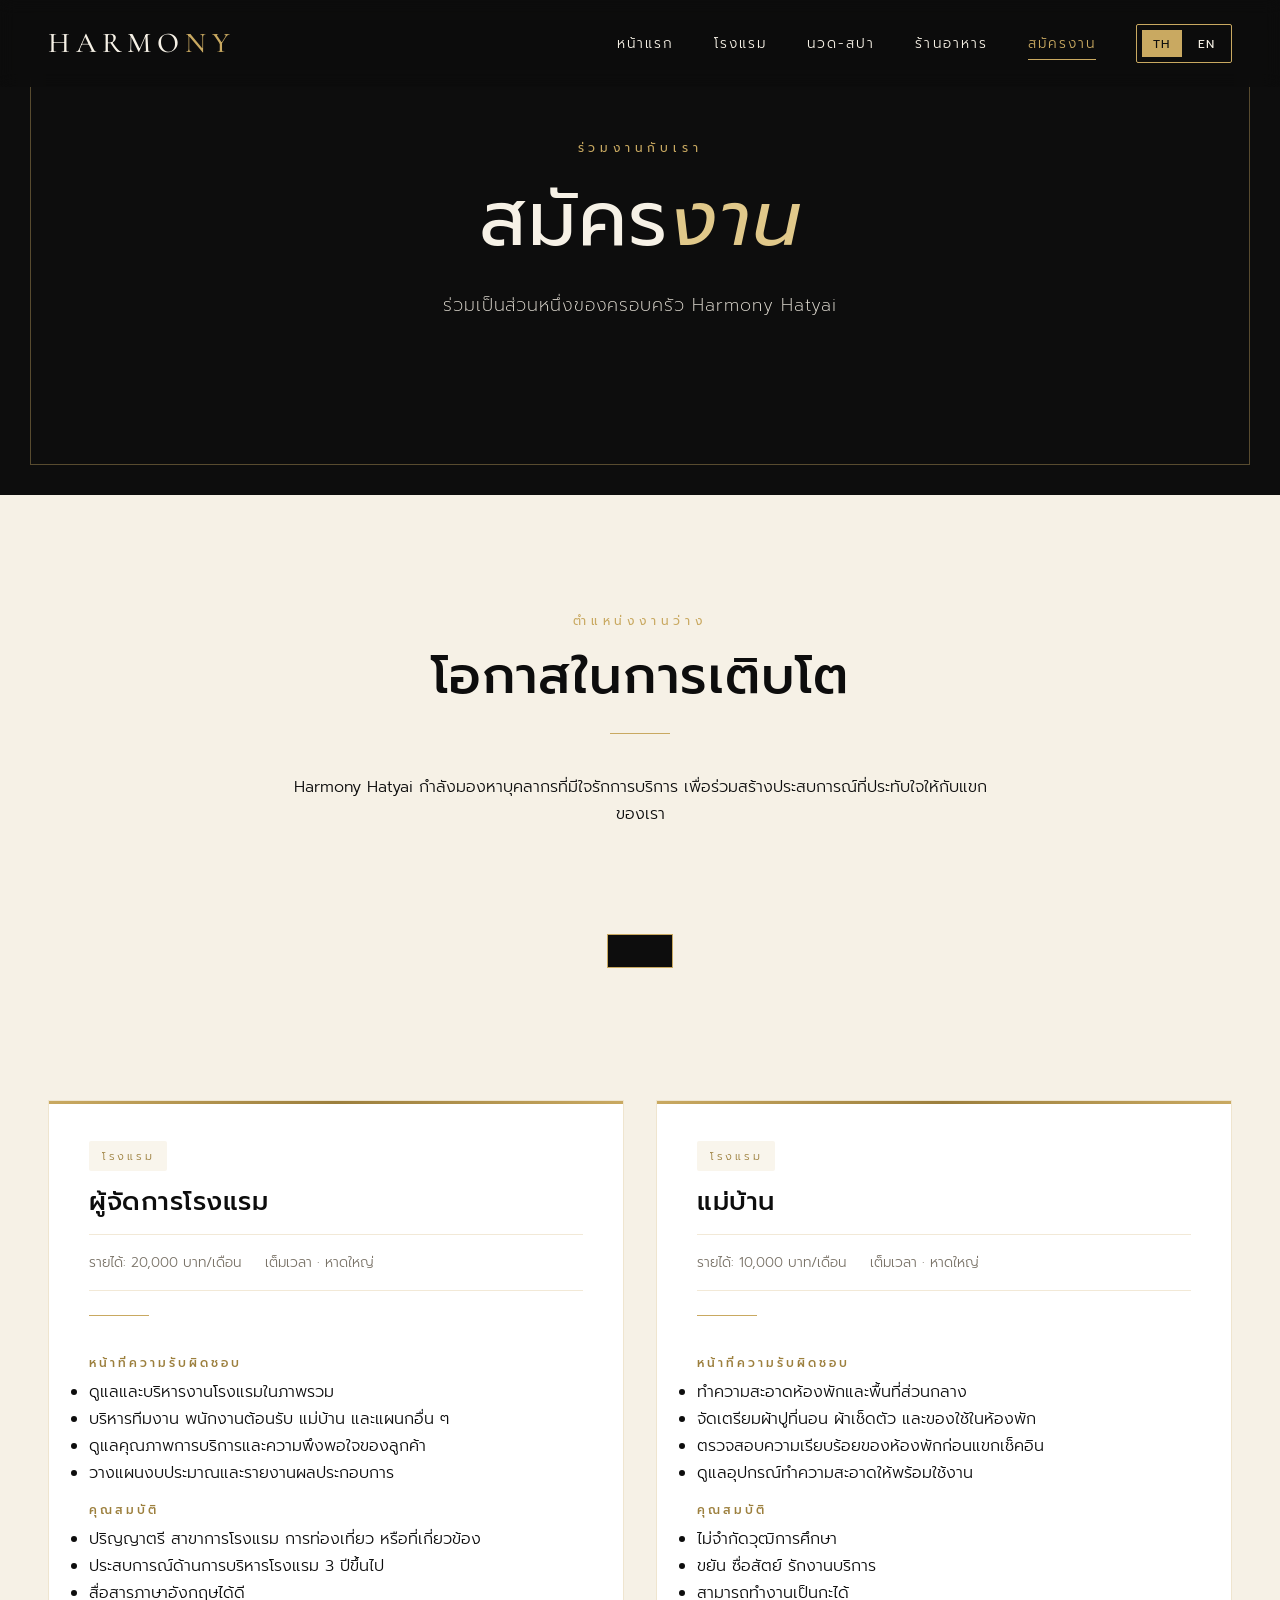
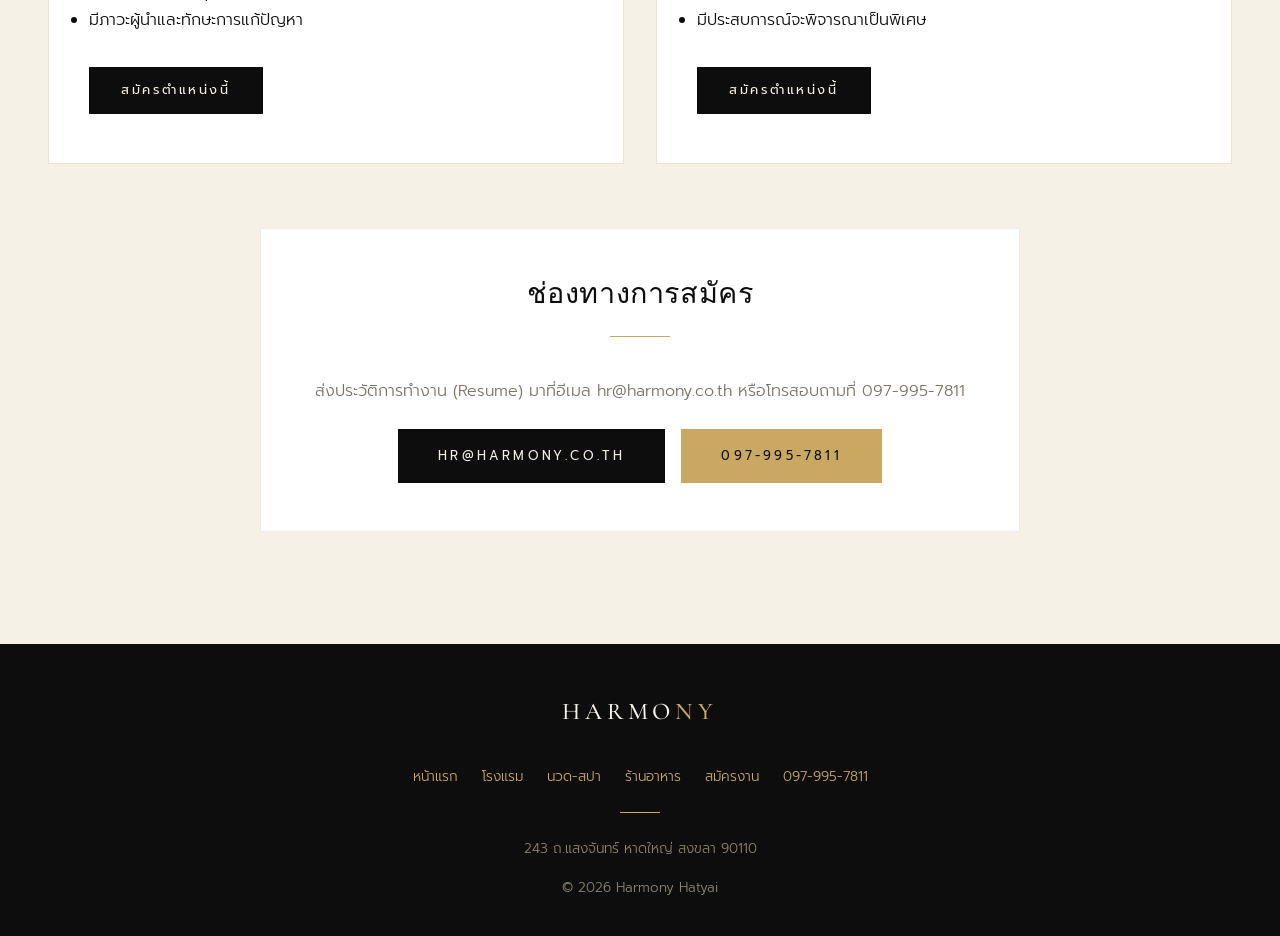
==== careers.html @ 21386c00 "v0.1" ====
<!DOCTYPE html>
<html lang="th">
<head>
<meta charset="UTF-8" />
<meta name="viewport" content="width=device-width, initial-scale=1.0" />
<title>สมัครงาน — Harmony Hatyai</title>
<meta name="description" content="ร่วมงานกับ Harmony Hatyai — โรงแรม สปา ร้านอาหาร ในหาดใหญ่ สงขลา" />

<link rel="preconnect" href="https://fonts.googleapis.com">
<link rel="preconnect" href="https://fonts.gstatic.com" crossorigin>
<link href="https://fonts.googleapis.com/css2?family=Cormorant+Garamond:wght@300;400;500;600;700&family=Prompt:wght@200;300;400;500;600&display=swap" rel="stylesheet">
<link rel="stylesheet" href="styles.css">
</head>
<body>

<nav class="nav" id="nav">
  <a href="index.html" class="logo">HARMO<span>NY</span></a>
  <ul class="nav-menu" id="navMenu">
    <li><a href="index.html" data-th="หน้าแรก" data-en="Home">หน้าแรก</a></li>
    <li><a href="hotel.html" data-th="โรงแรม" data-en="Hotel">โรงแรม</a></li>
    <li><a href="massage.html" data-th="นวด-สปา" data-en="Spa">นวด-สปา</a></li>
    <li><a href="restaurant.html" data-th="ร้านอาหาร" data-en="Dining">ร้านอาหาร</a></li>
    <li><a href="careers.html" class="active" data-th="สมัครงาน" data-en="Careers">สมัครงาน</a></li>
    <li>
      <div class="lang-toggle">
        <button onclick="setLang('th')" id="btnTh" class="active">TH</button>
        <button onclick="setLang('en')" id="btnEn">EN</button>
      </div>
    </li>
  </ul>
  <button class="hamburger" id="hamburger" aria-label="Menu">
    <span></span><span></span><span></span>
  </button>
</nav>

<!-- ===== PAGE HERO ===== -->
<section class="hero page-hero" style="background-image:url('https://images.unsplash.com/photo-1600585154340-be6161a56a0c?auto=format&fit=crop&w=2000&q=80')">
  <div class="hero-content">
    <span class="eyebrow" data-th="ร่วมงานกับเรา" data-en="Join Our Team">ร่วมงานกับเรา</span>
    <h1 data-th="สมัคร<em>งาน</em>" data-en="Join <em>Harmony</em>">สมัคร<em>งาน</em></h1>
    <p data-th="ร่วมเป็นส่วนหนึ่งของครอบครัว Harmony Hatyai" data-en="Be part of the Harmony Hatyai family">ร่วมเป็นส่วนหนึ่งของครอบครัว Harmony Hatyai</p>
  </div>
</section>

<!-- ===== CAREERS INTRO ===== -->
<section class="detail-section">
  <div class="container">
    <div class="center" style="max-width:720px;margin:0 auto;text-align:center;">
      <span class="eyebrow" data-th="ตำแหน่งงานว่าง" data-en="Open Positions">ตำแหน่งงานว่าง</span>
      <h2 data-th="โอกาสในการเติบโต" data-en="Opportunity to Grow">โอกาสในการเติบโต</h2>
      <div class="divider" style="margin-left:auto;margin-right:auto"></div>
      <p data-th="Harmony Hatyai กำลังมองหาบุคลากรที่มีใจรักการบริการ เพื่อร่วมสร้างประสบการณ์ที่ประทับใจให้กับแขกของเรา"
         data-en="Harmony Hatyai is seeking hospitality professionals who share our passion for creating memorable guest experiences.">
        Harmony Hatyai กำลังมองหาบุคลากรที่มีใจรักการบริการ เพื่อร่วมสร้างประสบการณ์ที่ประทับใจให้กับแขกของเรา
      </p>
    </div>
  </div>
</section>

<!-- ===== JOB CARDS ===== -->
<section class="careers">
  <div class="container">
    <div class="careers-grid">

      <!-- Job 1: Hotel Manager -->
      <article class="job-card reveal">
        <span class="job-tag" data-th="โรงแรม" data-en="Hotel">โรงแรม</span>
        <h3 data-th="ผู้จัดการโรงแรม" data-en="Hotel Manager">ผู้จัดการโรงแรม</h3>
        <div class="job-meta">
          <span data-th="รายได้: 20,000 บาท/เดือน" data-en="Income: ฿20,000/month">รายได้: 20,000 บาท/เดือน</span>
          <span data-th="เต็มเวลา · หาดใหญ่" data-en="Full-time · Hat Yai">เต็มเวลา · หาดใหญ่</span>
        </div>
        <div class="divider"></div>

        <div class="job-section">
          <h4 data-th="หน้าที่ความรับผิดชอบ" data-en="Responsibilities">หน้าที่ความรับผิดชอบ</h4>
          <ul>
            <li data-th="ดูแลและบริหารงานโรงแรมในภาพรวม" data-en="Oversee overall hotel operations">ดูแลและบริหารงานโรงแรมในภาพรวม</li>
            <li data-th="บริหารทีมงาน พนักงานต้อนรับ แม่บ้าน และแผนกอื่น ๆ" data-en="Manage front desk, housekeeping, and other teams">บริหารทีมงาน พนักงานต้อนรับ แม่บ้าน และแผนกอื่น ๆ</li>
            <li data-th="ดูแลคุณภาพการบริการและความพึงพอใจของลูกค้า" data-en="Ensure service quality and guest satisfaction">ดูแลคุณภาพการบริการและความพึงพอใจของลูกค้า</li>
            <li data-th="วางแผนงบประมาณและรายงานผลประกอบการ" data-en="Plan budgets and report performance">วางแผนงบประมาณและรายงานผลประกอบการ</li>
          </ul>
        </div>

        <div class="job-section">
          <h4 data-th="คุณสมบัติ" data-en="Qualifications">คุณสมบัติ</h4>
          <ul>
            <li data-th="ปริญญาตรี สาขาการโรงแรม การท่องเที่ยว หรือที่เกี่ยวข้อง" data-en="Bachelor's degree in Hospitality/Tourism or related field">ปริญญาตรี สาขาการโรงแรม การท่องเที่ยว หรือที่เกี่ยวข้อง</li>
            <li data-th="ประสบการณ์ด้านการบริหารโรงแรม 3 ปีขึ้นไป" data-en="3+ years of hotel management experience">ประสบการณ์ด้านการบริหารโรงแรม 3 ปีขึ้นไป</li>
            <li data-th="สื่อสารภาษาอังกฤษได้ดี" data-en="Good command of English">สื่อสารภาษาอังกฤษได้ดี</li>
            <li data-th="มีภาวะผู้นำและทักษะการแก้ปัญหา" data-en="Strong leadership and problem-solving skills">มีภาวะผู้นำและทักษะการแก้ปัญหา</li>
          </ul>
        </div>

        <a href="mailto:hr@harmony.co.th?subject=สมัครงาน%20-%20ผู้จัดการโรงแรม" class="btn btn-gold job-apply" data-th="สมัครตำแหน่งนี้" data-en="Apply Now">สมัครตำแหน่งนี้</a>
      </article>

      <!-- Job 2: Housekeeper -->
      <article class="job-card reveal">
        <span class="job-tag" data-th="โรงแรม" data-en="Hotel">โรงแรม</span>
        <h3 data-th="แม่บ้าน" data-en="Housekeeper">แม่บ้าน</h3>
        <div class="job-meta">
          <span data-th="รายได้: 10,000 บาท/เดือน" data-en="Income: ฿10,000/month">รายได้: 10,000 บาท/เดือน</span>
          <span data-th="เต็มเวลา · หาดใหญ่" data-en="Full-time · Hat Yai">เต็มเวลา · หาดใหญ่</span>
        </div>
        <div class="divider"></div>

        <div class="job-section">
          <h4 data-th="หน้าที่ความรับผิดชอบ" data-en="Responsibilities">หน้าที่ความรับผิดชอบ</h4>
          <ul>
            <li data-th="ทำความสะอาดห้องพักและพื้นที่ส่วนกลาง" data-en="Clean guest rooms and common areas">ทำความสะอาดห้องพักและพื้นที่ส่วนกลาง</li>
            <li data-th="จัดเตรียมผ้าปูที่นอน ผ้าเช็ดตัว และของใช้ในห้องพัก" data-en="Prepare linens, towels, and room amenities">จัดเตรียมผ้าปูที่นอน ผ้าเช็ดตัว และของใช้ในห้องพัก</li>
            <li data-th="ตรวจสอบความเรียบร้อยของห้องพักก่อนแขกเช็คอิน" data-en="Inspect rooms before guest check-in">ตรวจสอบความเรียบร้อยของห้องพักก่อนแขกเช็คอิน</li>
            <li data-th="ดูแลอุปกรณ์ทำความสะอาดให้พร้อมใช้งาน" data-en="Maintain cleaning equipment and supplies">ดูแลอุปกรณ์ทำความสะอาดให้พร้อมใช้งาน</li>
          </ul>
        </div>

        <div class="job-section">
          <h4 data-th="คุณสมบัติ" data-en="Qualifications">คุณสมบัติ</h4>
          <ul>
            <li data-th="ไม่จำกัดวุฒิการศึกษา" data-en="No minimum education required">ไม่จำกัดวุฒิการศึกษา</li>
            <li data-th="ขยัน ซื่อสัตย์ รักงานบริการ" data-en="Diligent, honest, service-minded">ขยัน ซื่อสัตย์ รักงานบริการ</li>
            <li data-th="สามารถทำงานเป็นกะได้" data-en="Able to work in shifts">สามารถทำงานเป็นกะได้</li>
            <li data-th="มีประสบการณ์จะพิจารณาเป็นพิเศษ" data-en="Prior experience is a plus">มีประสบการณ์จะพิจารณาเป็นพิเศษ</li>
          </ul>
        </div>

        <a href="mailto:hr@harmony.co.th?subject=สมัครงาน%20-%20แม่บ้าน" class="btn btn-gold job-apply" data-th="สมัครตำแหน่งนี้" data-en="Apply Now">สมัครตำแหน่งนี้</a>
      </article>

    </div>

    <!-- How to apply -->
    <div class="apply-info reveal">
      <h3 data-th="ช่องทางการสมัคร" data-en="How to Apply">ช่องทางการสมัคร</h3>
      <div class="divider"></div>
      <p data-th="ส่งประวัติการทำงาน (Resume) มาที่อีเมล hr@harmony.co.th หรือโทรสอบถามที่ 097-995-7811"
         data-en="Send your resume to hr@harmony.co.th or call 097-995-7811 for more information.">
        ส่งประวัติการทำงาน (Resume) มาที่อีเมล hr@harmony.co.th หรือโทรสอบถามที่ 097-995-7811
      </p>
      <div class="apply-contacts">
        <a href="mailto:hr@harmony.co.th" class="btn btn-dark">hr@harmony.co.th</a>
        <a href="tel:+66979957811" class="btn btn-gold">097-995-7811</a>
      </div>
    </div>
  </div>
</section>

<!-- ===== FOOTER ===== -->
<footer>
  <a href="index.html" class="logo">HARMO<span style="color:var(--gold)">NY</span></a>
  <div class="footer-quick">
    <a href="index.html" data-th="หน้าแรก" data-en="Home">หน้าแรก</a>
    <a href="hotel.html" data-th="โรงแรม" data-en="Hotel">โรงแรม</a>
    <a href="massage.html" data-th="นวด-สปา" data-en="Spa">นวด-สปา</a>
    <a href="restaurant.html" data-th="ร้านอาหาร" data-en="Dining">ร้านอาหาร</a>
    <a href="careers.html" data-th="สมัครงาน" data-en="Careers">สมัครงาน</a>
    <a href="tel:+66979957811">097-995-7811</a>
  </div>
  <div class="footer-line"></div>
  <p data-th="243 ถ.แสงจันทร์ หาดใหญ่ สงขลา 90110" data-en="243 Sangchan Rd, Hat Yai, Songkhla 90110">243 ถ.แสงจันทร์ หาดใหญ่ สงขลา 90110</p>
  <p style="margin-top:1rem">© 2026 Harmony Hatyai</p>
</footer>

<div class="lightbox" id="lightbox" onclick="closeLightbox()">
  <button class="lightbox-close" onclick="closeLightbox()">✕</button>
  <img id="lightboxImg" src="" alt="" />
</div>
<div class="toast" id="toast"></div>
<script src="script.js"></script>
</body>
</html>
---- styles.css ----
:root{
  --gold:#c9a961;
  --gold-light:#e0c88a;
  --gold-dark:#9c7f3d;
  --ink:#0d0d0d;
  --ink-soft:#1a1a1a;
  --cream:#f6f1e6;
  --cream-dark:#e8dfc9;
  --muted:#7a7368;
  --white:#ffffff;
  --serif:'Cormorant Garamond', 'Prompt', serif;
  --sans:'Prompt', 'Inter', system-ui, sans-serif;
  --shadow: 0 20px 60px rgba(0,0,0,.18);
  --radius: 4px;
}

*{box-sizing:border-box;margin:0;padding:0}
html{scroll-behavior:smooth}
body{
  font-family:var(--sans);
  font-weight:300;
  color:var(--ink);
  background:var(--cream);
  line-height:1.7;
  overflow-x:hidden;
}

/* ==== Typography ==== */
h1,h2,h3,h4{font-family:var(--serif);font-weight:500;letter-spacing:.02em;line-height:1.2}
h1{font-size:clamp(2.5rem,6vw,5rem)}
h2{font-size:clamp(2rem,4vw,3.5rem)}
h3{font-size:clamp(1.4rem,2.2vw,1.9rem)}
.eyebrow{
  font-family:var(--sans);
  font-size:.75rem;
  font-weight:400;
  letter-spacing:.4em;
  text-transform:uppercase;
  color:var(--gold);
  margin-bottom:1rem;
  display:inline-block;
}
.divider{
  width:60px;height:1px;background:var(--gold);margin:1.5rem auto;
}
section .divider{margin:1.5rem 0 2.5rem}
.center .divider{margin:1.5rem auto 2.5rem}

/* ==== Navigation ==== */
.nav{
  position:fixed;top:0;left:0;right:0;z-index:100;
  padding:1.2rem 3rem;
  display:flex;align-items:center;justify-content:space-between;
  transition:all .4s ease;
  background:rgba(13,13,13,.92);
  backdrop-filter:blur(8px);
}
.nav.scrolled{
  background:rgba(13,13,13,.98);
  padding:.8rem 3rem;
  box-shadow:0 2px 30px rgba(0,0,0,.3);
}
/* Transparent nav only on home hero */
body.home .nav{background:transparent;backdrop-filter:none}
body.home .nav.scrolled{
  background:rgba(13,13,13,.95);
  backdrop-filter:blur(12px);
}
.logo{
  font-family:var(--serif);
  font-size:1.8rem;
  font-weight:500;
  color:var(--cream);
  letter-spacing:.2em;
  text-decoration:none;
}
.logo span{color:var(--gold)}
.nav-menu{
  display:flex;gap:2.5rem;list-style:none;align-items:center;
}
.nav-menu a{
  color:var(--cream);
  text-decoration:none;
  font-size:.85rem;
  letter-spacing:.15em;
  text-transform:uppercase;
  font-weight:300;
  transition:color .3s;
  position:relative;
}
.nav-menu a::after{
  content:'';position:absolute;bottom:-6px;left:0;
  width:0;height:1px;background:var(--gold);transition:width .3s;
}
.nav-menu a:hover,
.nav-menu a.active{color:var(--gold)}
.nav-menu a:hover::after,
.nav-menu a.active::after{width:100%}

.lang-toggle{
  display:flex;gap:.3rem;align-items:center;
  border:1px solid var(--gold);
  padding:.3rem;border-radius:2px;
}
.lang-toggle button{
  background:none;border:none;color:var(--cream);
  padding:.3rem .7rem;font-size:.75rem;cursor:pointer;
  font-family:var(--sans);letter-spacing:.1em;
  transition:all .3s;
}
.lang-toggle button.active{background:var(--gold);color:var(--ink)}

.hamburger{
  display:none;background:none;border:none;cursor:pointer;
  width:30px;height:22px;position:relative;
}
.hamburger span{
  display:block;position:absolute;left:0;width:100%;height:1px;
  background:var(--cream);transition:all .3s;
}
.hamburger span:nth-child(1){top:0}
.hamburger span:nth-child(2){top:50%}
.hamburger span:nth-child(3){bottom:0}

/* ==== Hero ==== */
.hero{
  position:relative;height:100vh;min-height:700px;
  background-color:var(--ink);
  background-size:cover;background-position:center;
  display:flex;align-items:center;justify-content:center;
  text-align:center;color:var(--cream);
  overflow:hidden;
}
.hero::after{
  content:'';position:absolute;inset:0;
  background:linear-gradient(rgba(13,13,13,.55),rgba(13,13,13,.75));
  z-index:1;
}
.hero::before{
  content:'';position:absolute;inset:30px;
  border:1px solid rgba(201,169,97,.4);pointer-events:none;
  z-index:2;
}
.hero-content{max-width:900px;padding:0 2rem;z-index:3;position:relative;animation:fadeUp 1.4s ease both}
.hero h1{
  color:var(--cream);margin-bottom:1.5rem;
  font-weight:400;
}
.hero h1 em{font-style:italic;color:var(--gold-light)}
.hero p{
  font-size:1.1rem;font-weight:200;
  letter-spacing:.05em;opacity:.9;max-width:600px;margin:0 auto 2.5rem;
}
.hero-badges{
  display:flex;gap:3rem;justify-content:center;flex-wrap:wrap;
  margin-top:3rem;
}
.hero-badge{
  font-family:var(--serif);font-style:italic;
  font-size:1.15rem;color:var(--gold-light);
  letter-spacing:.1em;
}
.hero-badge::before{content:'✦ ';color:var(--gold)}

/* Page hero (smaller) */
.page-hero{height:55vh;min-height:420px}
.page-hero .hero-content{max-width:800px}

@keyframes fadeUp{
  from{opacity:0;transform:translateY(40px)}
  to{opacity:1;transform:translateY(0)}
}

.scroll-hint{
  position:absolute;bottom:2.5rem;left:50%;transform:translateX(-50%);
  color:var(--cream);font-size:.7rem;letter-spacing:.3em;text-transform:uppercase;
  opacity:.7;z-index:3;
}
.scroll-hint::after{
  content:'';display:block;width:1px;height:30px;background:var(--gold);
  margin:.8rem auto 0;animation:scrollPulse 2s infinite;
}
@keyframes scrollPulse{
  0%,100%{transform:scaleY(1);opacity:.7}
  50%{transform:scaleY(.5);opacity:1}
}

/* ==== Buttons ==== */
.btn{
  display:inline-block;padding:1rem 2.5rem;
  font-family:var(--sans);font-size:.8rem;font-weight:400;
  letter-spacing:.25em;text-transform:uppercase;
  text-decoration:none;cursor:pointer;border:none;
  transition:all .4s;position:relative;overflow:hidden;
}
.btn-gold{background:var(--gold);color:var(--ink)}
.btn-gold:hover{background:var(--gold-dark);color:var(--cream)}
.btn-outline{
  background:transparent;color:var(--cream);
  border:1px solid var(--gold);
}
.btn-outline:hover{background:var(--gold);color:var(--ink)}
.btn-dark{background:var(--ink);color:var(--cream)}
.btn-dark:hover{background:var(--gold);color:var(--ink)}

/* ==== Sections ==== */
section{padding:6rem 3rem;position:relative}
.container{max-width:1200px;margin:0 auto}
.center{text-align:center}

/* About */
.about{background:var(--cream)}
.about-grid{
  display:grid;grid-template-columns:1fr 1fr;gap:5rem;align-items:center;
}
.about-image{
  position:relative;height:500px;
  background:url('https://images.unsplash.com/photo-1540541338287-41700207dee6?auto=format&fit=crop&w=1000&q=80') center/cover;
  box-shadow:var(--shadow);
}
.about-image::before{
  content:'';position:absolute;top:-20px;left:-20px;right:20px;bottom:20px;
  border:1px solid var(--gold);z-index:-1;
}
.about-text h2{margin-bottom:1rem}
.about-text p{color:var(--muted);margin-bottom:1.2rem;font-size:1.05rem}
.about-stats{
  display:flex;gap:3rem;margin-top:2.5rem;
}
.stat-num{
  font-family:var(--serif);font-size:2.8rem;color:var(--gold);font-weight:500;
  line-height:1;
}
.stat-label{font-size:.75rem;letter-spacing:.2em;text-transform:uppercase;color:var(--muted);margin-top:.3rem}

/* Services / 3 Businesses */
.services{background:var(--ink);color:var(--cream)}
.services h2{color:var(--cream)}
.services-grid{
  display:grid;grid-template-columns:repeat(3,1fr);gap:2rem;margin-top:3rem;
}
.service-card{
  background:var(--ink-soft);
  border:1px solid rgba(201,169,97,.2);
  overflow:hidden;position:relative;
  transition:transform .5s, border-color .5s;
  text-decoration:none;color:inherit;display:block;
}
.service-card:hover{transform:translateY(-10px);border-color:var(--gold)}
.service-img{
  height:260px;background-size:cover;background-position:center;
  position:relative;
}
.service-img::after{
  content:'';position:absolute;inset:0;
  background:linear-gradient(to bottom, transparent 60%, rgba(13,13,13,.8));
}
.service-body{padding:2.5rem 2rem}
.service-body h3{color:var(--gold-light);margin-bottom:.8rem}
.service-body p{color:#b8b0a0;font-size:.95rem;margin-bottom:1.5rem;min-height:84px}
.service-link{
  color:var(--gold);text-decoration:none;font-size:.8rem;
  letter-spacing:.2em;text-transform:uppercase;
  border-bottom:1px solid var(--gold);padding-bottom:3px;
  transition:all .3s;
  display:inline-block;
}
.service-card:hover .service-link{color:var(--gold-light);letter-spacing:.3em}

/* Detail sections */
.detail-section{padding:7rem 3rem}
.detail-section.dark{background:var(--ink);color:var(--cream)}
.detail-section.dark h2{color:var(--cream)}
.detail-section.dark p{color:#b8b0a0}
.detail-grid{
  display:grid;grid-template-columns:1fr 1fr;gap:5rem;align-items:center;
}
.detail-grid.reverse{direction:rtl}
.detail-grid.reverse > *{direction:ltr}
.detail-img{
  height:520px;background-size:cover;background-position:center;
  box-shadow:var(--shadow);position:relative;
}
.detail-text h2{margin-bottom:1rem}
.features-list{list-style:none;margin:1.5rem 0}
.features-list li{
  padding:.6rem 0;padding-left:2rem;position:relative;
  border-bottom:1px dashed rgba(201,169,97,.25);
  font-size:.95rem;
}
.features-list li::before{
  content:'✦';position:absolute;left:0;color:var(--gold);
}

/* Menu (Restaurant) */
.menu-grid{
  display:grid;grid-template-columns:1fr 1fr;gap:3rem 4rem;margin-top:3rem;
}
.menu-category h3{
  color:var(--gold);margin-bottom:1.5rem;padding-bottom:.6rem;
  border-bottom:1px solid rgba(201,169,97,.3);font-style:italic;
}
.menu-item{
  display:flex;justify-content:space-between;gap:1rem;align-items:baseline;
  padding:.8rem 0;border-bottom:1px dotted rgba(201,169,97,.15);
}
.menu-item-name{font-weight:400;font-size:1rem}
.menu-item-desc{font-size:.8rem;color:#9a9287;font-weight:300;margin-top:.2rem}
.menu-item-price{
  color:var(--gold);font-family:var(--serif);font-size:1.2rem;
  font-weight:500;white-space:nowrap;
}
.menu-item-main{flex:1}

/* Set Menu Cards */
.sets-wrap{
  display:grid;grid-template-columns:1fr 1fr;gap:2.5rem;margin-top:3rem;
}
.set-card{
  background:var(--cream);
  border:1px solid rgba(201,169,97,.4);
  padding:0;overflow:hidden;
  display:flex;flex-direction:column;
  box-shadow:var(--shadow);
  position:relative;
  transition:transform .4s, box-shadow .4s;
}
.set-card:hover{transform:translateY(-6px);box-shadow:0 30px 80px rgba(0,0,0,.25)}
.set-badge{
  position:absolute;top:0;right:0;
  background:linear-gradient(135deg,#d9534f,#b73530);color:#fff;
  padding:1.5rem 2rem 2rem;
  font-family:var(--serif);font-size:2.2rem;font-weight:600;
  clip-path:polygon(0 0, 100% 0, 100% 100%, 20% 100%);
  padding-left:3.5rem;letter-spacing:.02em;
}
.set-header{
  background:var(--ink);color:var(--cream);
  padding:2rem 2rem 1.5rem;
  border-bottom:2px solid var(--gold);
}
.set-header .set-label{
  font-size:.75rem;letter-spacing:.3em;text-transform:uppercase;
  color:var(--gold);margin-bottom:.5rem;display:block;
}
.set-header h3{color:var(--cream);font-style:normal;border:none;padding:0;margin:0;font-size:1.5rem}
.set-header .set-serves{
  font-size:.8rem;color:#b8b0a0;margin-top:.4rem;font-style:italic;
}
.set-items{padding:1.8rem 2rem;flex:1}
.set-items li{
  list-style:none;padding:.7rem 0;padding-left:1.8rem;position:relative;
  border-bottom:1px dotted rgba(156,127,61,.25);
  font-size:.95rem;color:var(--ink);
}
.set-items li:last-child{border-bottom:none}
.set-items li::before{
  content:'✦';position:absolute;left:0;color:var(--gold-dark);
}
.set-items .item-en{
  display:block;font-size:.78rem;color:var(--muted);
  font-style:italic;margin-top:.1rem;
}

.menu-notes{
  margin-top:2.5rem;padding:1.2rem 1.5rem;
  background:rgba(201,169,97,.08);
  border-left:3px solid var(--gold);
  text-align:left;font-size:.9rem;color:var(--muted);
}

/* Careers / Jobs */
.careers{background:var(--cream);padding:7rem 3rem}
.careers-grid{
  display:grid;grid-template-columns:1fr 1fr;gap:2rem;margin-top:3rem;
}
.job-card{
  background:#fff;
  border:1px solid rgba(201,169,97,.3);
  padding:2.5rem;text-align:left;
  position:relative;overflow:hidden;
  transition:transform .4s, box-shadow .4s;
}
.job-card::before{
  content:'';position:absolute;top:0;left:0;right:0;height:3px;
  background:linear-gradient(90deg,var(--gold),var(--gold-dark),var(--gold));
}
.job-card:hover{
  transform:translateY(-8px);
  box-shadow:0 30px 70px rgba(0,0,0,.15);
}
.job-tag{
  display:inline-block;
  font-size:.7rem;letter-spacing:.25em;text-transform:uppercase;
  color:var(--gold-dark);background:rgba(201,169,97,.12);
  padding:.35rem .8rem;border-radius:2px;margin-bottom:1rem;
}
.job-card h3{color:var(--ink);margin-bottom:.5rem;font-size:1.6rem}
.job-dept{
  font-size:.85rem;color:var(--muted);font-style:italic;margin-bottom:1.2rem;
}
.job-section{margin-bottom:1rem}
.job-section h4{
  font-family:var(--sans);font-size:.75rem;letter-spacing:.25em;
  text-transform:uppercase;color:var(--gold-dark);
  font-weight:500;margin-bottom:.5rem;
}
.job-list{list-style:none;margin:0;padding:0}
.job-list li{
  padding:.3rem 0;padding-left:1.3rem;position:relative;
  font-size:.92rem;color:#4a4a4a;line-height:1.55;
}
.job-list li::before{
  content:'◆';position:absolute;left:0;top:.3rem;font-size:.6rem;color:var(--gold);
}
.job-meta{
  display:flex;gap:1.5rem;padding:1rem 0;margin:1rem 0;
  border-top:1px solid rgba(201,169,97,.25);
  border-bottom:1px solid rgba(201,169,97,.25);
  font-size:.85rem;color:var(--muted);flex-wrap:wrap;
}
.job-meta span{display:inline-flex;align-items:center;gap:.4rem}
.job-meta strong{color:var(--ink);font-weight:500}
.job-apply{
  display:inline-block;margin-top:1rem;
  padding:.8rem 2rem;background:var(--ink);color:var(--cream);
  text-decoration:none;font-size:.8rem;letter-spacing:.2em;
  text-transform:uppercase;transition:all .3s;
}
.job-apply:hover{background:var(--gold);color:var(--ink)}

/* Apply info block (careers page) */
.apply-info{
  max-width:760px;margin:4rem auto 0;text-align:center;
  padding:3rem 2rem;background:#fff;
  border:1px solid rgba(13,13,13,.08);
}
.apply-info h3{
  font-family:'Cormorant Garamond',serif;font-weight:400;
  font-size:1.8rem;color:var(--ink);margin-bottom:.5rem;
}
.apply-info .divider{margin-left:auto;margin-right:auto}
.apply-info p{color:var(--muted);margin-bottom:1.5rem;line-height:1.8}
.apply-contacts{
  display:flex;gap:1rem;justify-content:center;flex-wrap:wrap;
}

/* Gallery */
.gallery{background:var(--cream)}
.gallery-grid{
  display:grid;grid-template-columns:repeat(4,1fr);gap:.8rem;margin-top:3rem;
}
.gallery-item{
  position:relative;overflow:hidden;aspect-ratio:1;cursor:pointer;
  background-size:cover;background-position:center;
  transition:all .5s;
}
.gallery-item:nth-child(1){grid-column:span 2;grid-row:span 2}
.gallery-item::after{
  content:'';position:absolute;inset:0;
  background:linear-gradient(135deg,rgba(13,13,13,.3),rgba(201,169,97,.2));
  opacity:0;transition:opacity .4s;
}
.gallery-item:hover{transform:scale(1.02)}
.gallery-item:hover::after{opacity:1}

/* Lightbox */
.lightbox{
  display:none;position:fixed;inset:0;z-index:200;
  background:rgba(13,13,13,.95);
  align-items:center;justify-content:center;padding:2rem;
  cursor:pointer;
}
.lightbox.active{display:flex}
.lightbox img{max-width:90%;max-height:90vh;box-shadow:var(--shadow)}
.lightbox-close{
  position:absolute;top:2rem;right:2rem;color:var(--gold);
  font-size:2rem;background:none;border:none;cursor:pointer;
  font-family:var(--serif);
}

/* Booking Form */
.booking{
  background:
    linear-gradient(rgba(13,13,13,.85),rgba(13,13,13,.9)),
    url('https://images.unsplash.com/photo-1519741497674-611481863552?auto=format&fit=crop&w=2000&q=80') center/cover fixed;
  color:var(--cream);padding:8rem 3rem;
}
.booking h2{color:var(--cream)}
.booking-wrap{max-width:900px;margin:0 auto}
.booking-form{
  background:rgba(26,26,26,.7);
  border:1px solid rgba(201,169,97,.3);
  padding:3rem;margin-top:3rem;
  backdrop-filter:blur(10px);
}
.form-row{
  display:grid;grid-template-columns:1fr 1fr;gap:1.5rem;margin-bottom:1.2rem;
}
.form-field{display:flex;flex-direction:column}
.form-field label{
  font-size:.7rem;letter-spacing:.25em;text-transform:uppercase;
  color:var(--gold);margin-bottom:.5rem;
}
.form-field input,
.form-field select,
.form-field textarea{
  background:transparent;border:none;border-bottom:1px solid rgba(201,169,97,.4);
  color:var(--cream);padding:.7rem 0;font-family:var(--sans);font-size:.95rem;
  transition:border-color .3s;
}
.form-field input:focus,
.form-field select:focus,
.form-field textarea:focus{outline:none;border-bottom-color:var(--gold)}
.form-field select{cursor:pointer}
.form-field select option{background:var(--ink);color:var(--cream)}
.form-field.full{grid-column:1/-1}
.form-submit{text-align:center;margin-top:2rem}

/* Footer */
footer{
  background:var(--ink);color:#8a8272;text-align:center;
  padding:3rem 2rem 2rem;font-size:.85rem;
}
footer .logo{display:inline-block;margin-bottom:1rem;font-size:1.5rem}
footer p{margin:.3rem 0}
.footer-line{
  width:40px;height:1px;background:var(--gold);margin:1.5rem auto;
}
.footer-quick{
  display:flex;gap:1.5rem;justify-content:center;flex-wrap:wrap;
  margin:1rem 0 .5rem;
}
.footer-quick a{color:var(--gold);text-decoration:none;font-size:.85rem}
.footer-quick a:hover{color:var(--gold-light)}

/* Toast */
.toast{
  position:fixed;bottom:2rem;left:50%;transform:translateX(-50%) translateY(100px);
  background:var(--ink);color:var(--gold);padding:1rem 2rem;
  border:1px solid var(--gold);z-index:300;
  font-size:.85rem;letter-spacing:.15em;text-transform:uppercase;
  transition:transform .4s;
}
.toast.show{transform:translateX(-50%) translateY(0)}

/* Reveal on scroll */
.reveal{opacity:0;transform:translateY(30px);transition:all 1s ease}
.reveal.visible{opacity:1;transform:translateY(0)}

/* ==== Responsive ==== */
@media (max-width: 900px){
  .nav{padding:1rem 1.5rem}
  .nav.scrolled{padding:.7rem 1.5rem}
  .nav-menu{
    position:fixed;top:0;right:-100%;width:70%;height:100vh;
    background:var(--ink);flex-direction:column;padding:5rem 2rem;
    transition:right .4s;gap:1.5rem;
  }
  .nav-menu.open{right:0}
  .hamburger{display:block;z-index:110}
  section{padding:4rem 1.5rem}
  .about-grid,.detail-grid{grid-template-columns:1fr;gap:2.5rem}
  .about-image,.detail-img{height:380px}
  .detail-grid.reverse{direction:ltr}
  .services-grid{grid-template-columns:1fr}
  .menu-grid{grid-template-columns:1fr;gap:2rem}
  .sets-wrap{grid-template-columns:1fr;gap:1.5rem}
  .set-badge{font-size:1.6rem;padding:1rem 1.5rem 1.5rem 2.5rem}
  .careers{padding:4rem 1.5rem}
  .careers-grid{grid-template-columns:1fr;gap:1.5rem}
  .job-card{padding:1.8rem}
  .job-meta{gap:.8rem;flex-direction:column}
  .gallery-grid{grid-template-columns:repeat(2,1fr)}
  .gallery-item:nth-child(1){grid-column:span 2;grid-row:span 1}
  .form-row{grid-template-columns:1fr}
  .about-stats{gap:1.5rem;flex-wrap:wrap}
  .booking{padding:5rem 1.5rem}
  .booking-form{padding:2rem 1.5rem}
  .hero-badges{gap:1.5rem}
}
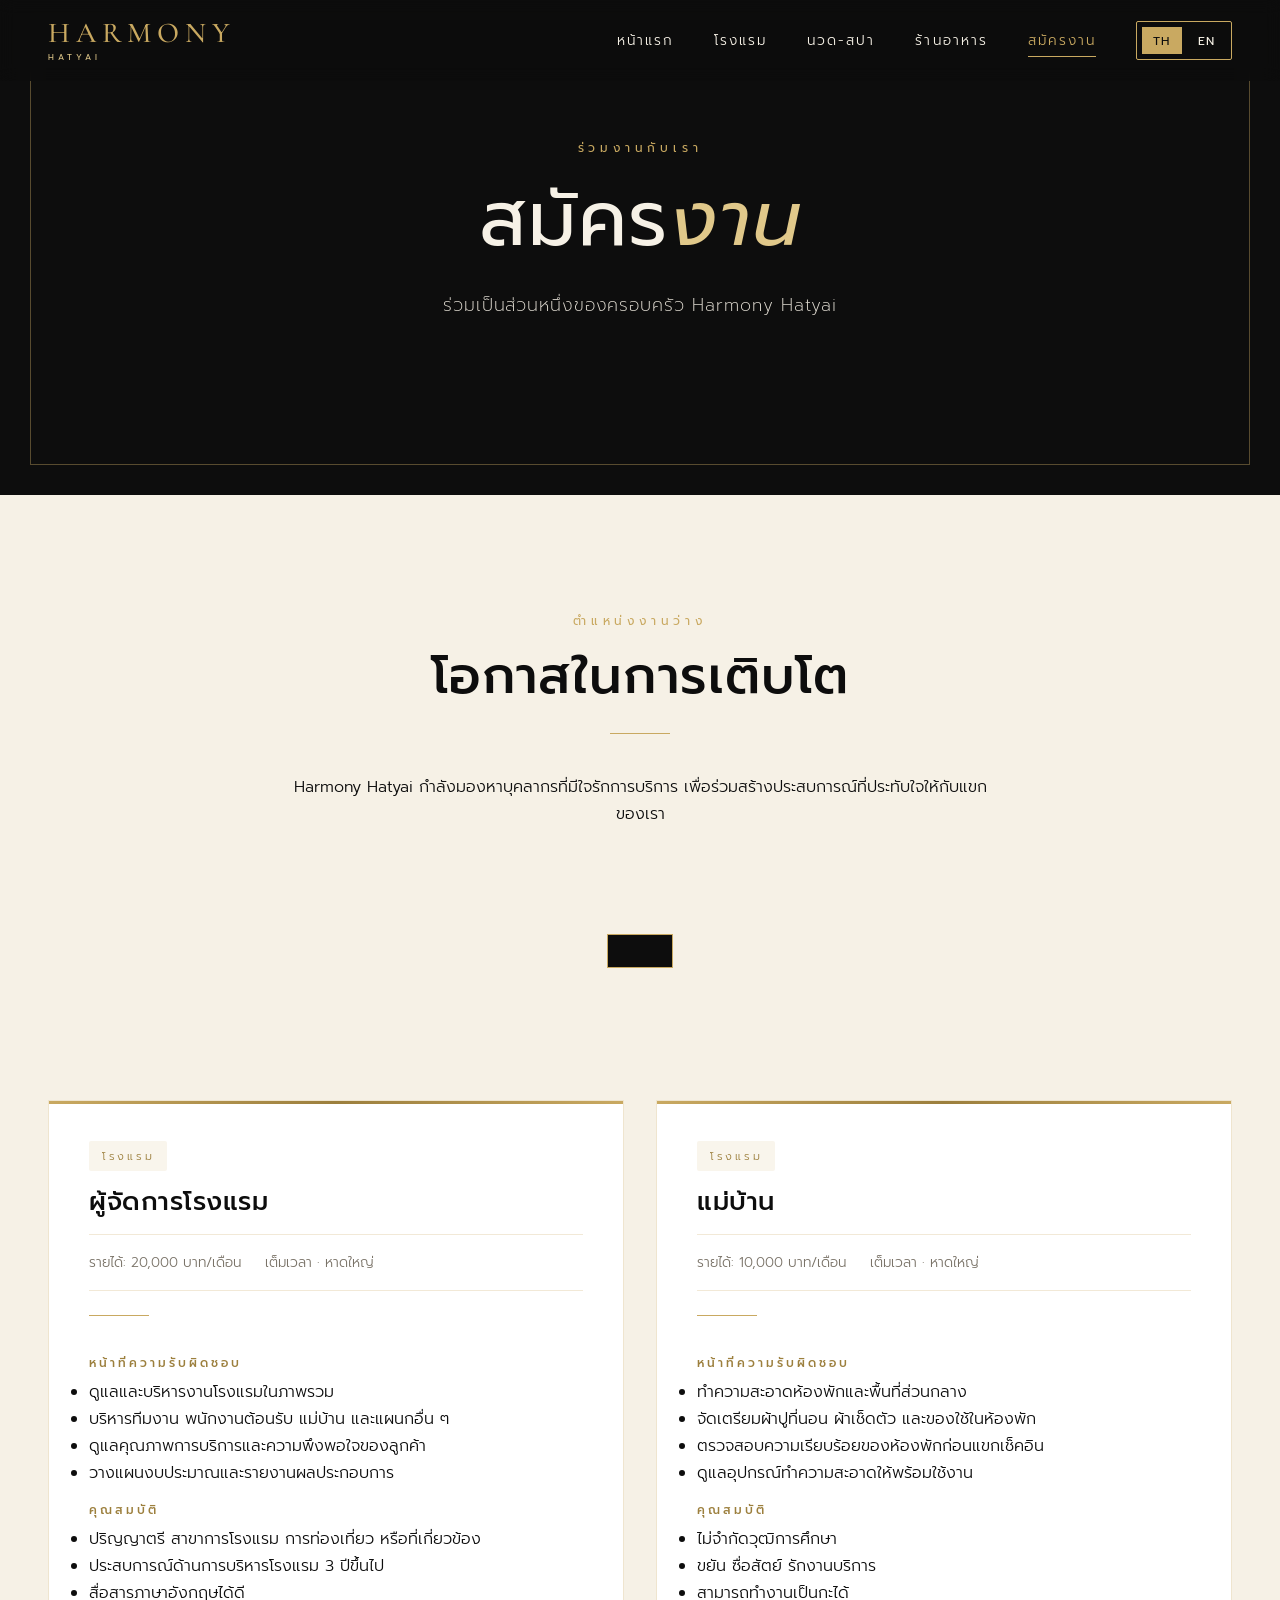
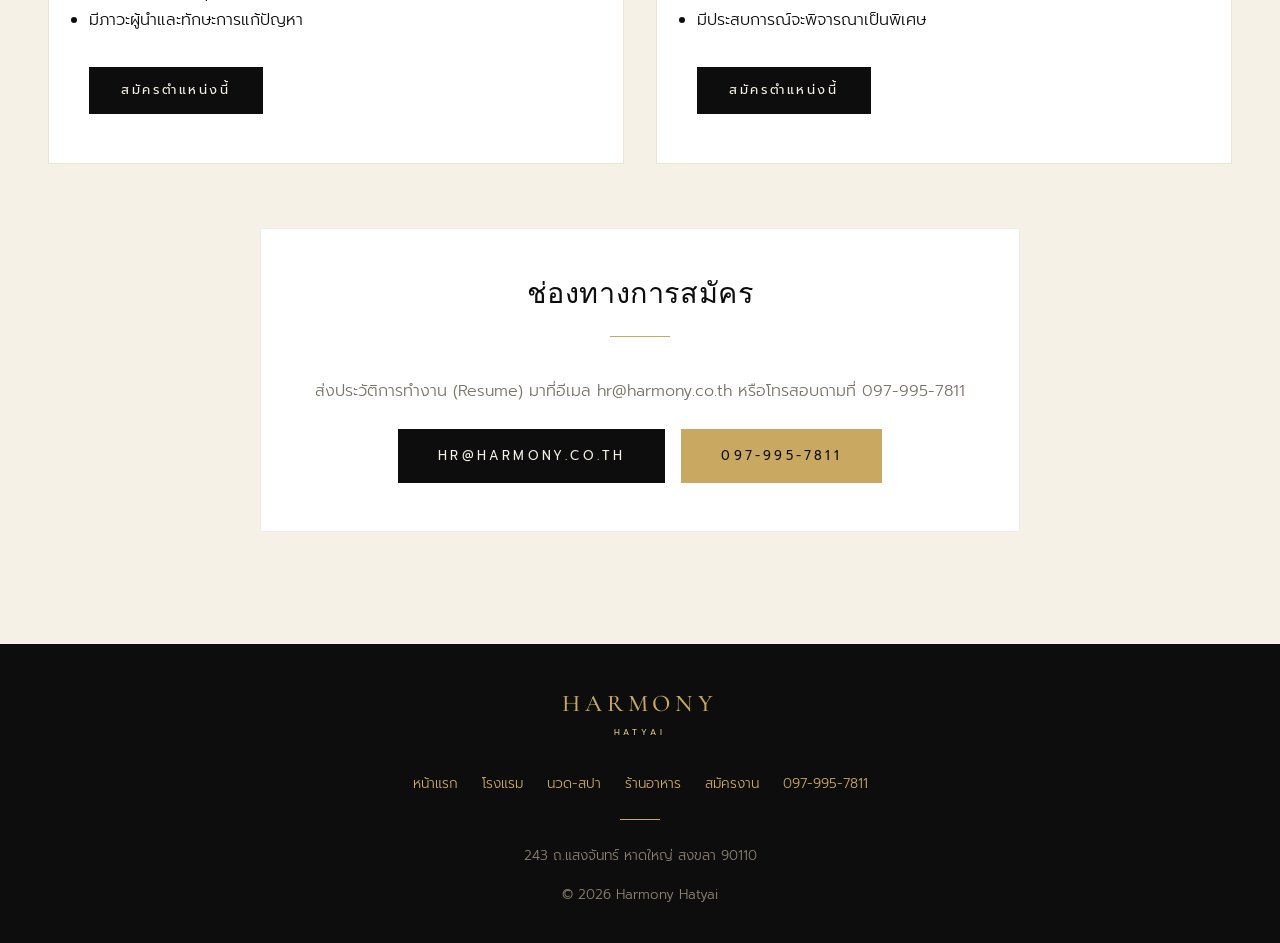
==== commit 2d497496: "Refresh Harmony Hatyai branding and restaurant content" ====
--- a/careers.html
+++ b/careers.html
@@ -14,7 +14,7 @@
 <body>
 
 <nav class="nav" id="nav">
-  <a href="index.html" class="logo">HARMO<span>NY</span></a>
+  <a href="index.html" class="logo"><span class="logo-word">HARMO<span>NY</span></span><small>HATYAI</small></a>
   <ul class="nav-menu" id="navMenu">
     <li><a href="index.html" data-th="หน้าแรก" data-en="Home">หน้าแรก</a></li>
     <li><a href="hotel.html" data-th="โรงแรม" data-en="Hotel">โรงแรม</a></li>
@@ -37,7 +37,7 @@
 <section class="hero page-hero" style="background-image:url('https://images.unsplash.com/photo-1600585154340-be6161a56a0c?auto=format&fit=crop&w=2000&q=80')">
   <div class="hero-content">
     <span class="eyebrow" data-th="ร่วมงานกับเรา" data-en="Join Our Team">ร่วมงานกับเรา</span>
-    <h1 data-th="สมัคร<em>งาน</em>" data-en="Join <em>Harmony</em>">สมัคร<em>งาน</em></h1>
+    <h1 data-th="สมัคร<em>งาน</em>" data-en="Join <em>Harmony Hatyai</em>">สมัคร<em>งาน</em></h1>
     <p data-th="ร่วมเป็นส่วนหนึ่งของครอบครัว Harmony Hatyai" data-en="Be part of the Harmony Hatyai family">ร่วมเป็นส่วนหนึ่งของครอบครัว Harmony Hatyai</p>
   </div>
 </section>
@@ -148,7 +148,7 @@
 
 <!-- ===== FOOTER ===== -->
 <footer>
-  <a href="index.html" class="logo">HARMO<span style="color:var(--gold)">NY</span></a>
+  <a href="index.html" class="logo"><span class="logo-word">HARMO<span style="color:var(--gold)">NY</span></span><small>HATYAI</small></a>
   <div class="footer-quick">
     <a href="index.html" data-th="หน้าแรก" data-en="Home">หน้าแรก</a>
     <a href="hotel.html" data-th="โรงแรม" data-en="Hotel">โรงแรม</a>
--- a/styles.css
+++ b/styles.css
@@ -71,10 +71,26 @@
   font-size:1.8rem;
   font-weight:500;
   color:var(--cream);
+  text-decoration:none;
+  display:inline-flex;
+  flex-direction:column;
+  align-items:flex-start;
+  line-height:1;
+  white-space:nowrap;
+}
+.logo-word{
   letter-spacing:.2em;
-  text-decoration:none;
+  display:block;
 }
 .logo span{color:var(--gold)}
+.logo small{
+  margin-top:.35rem;
+  font-family:var(--sans);
+  font-size:.52rem;
+  font-weight:400;
+  letter-spacing:.48em;
+  color:var(--gold-light);
+}
 .nav-menu{
   display:flex;gap:2.5rem;list-style:none;align-items:center;
 }
@@ -215,7 +231,7 @@
 }
 .about-image{
   position:relative;height:500px;
-  background:url('https://images.unsplash.com/photo-1540541338287-41700207dee6?auto=format&fit=crop&w=1000&q=80') center/cover;
+  background:url('photos/restaurant/photo/173058_0.jpg') center/cover;
   box-shadow:var(--shadow);
 }
 .about-image::before{
@@ -369,6 +385,54 @@
   text-align:left;font-size:.9rem;color:var(--muted);
 }
 
+.menu-preview{
+  margin-top:3.5rem;
+  padding:2.5rem;
+  background:linear-gradient(180deg, rgba(201,169,97,.08), rgba(255,255,255,.72));
+  border:1px solid rgba(201,169,97,.3);
+  box-shadow:var(--shadow);
+  text-align:left;
+}
+.menu-preview-heading{
+  max-width:760px;
+  margin-bottom:2rem;
+}
+.menu-preview-heading h3{
+  margin-bottom:.8rem;
+  color:var(--ink);
+}
+.menu-preview-heading p{
+  color:var(--muted);
+  line-height:1.8;
+}
+.menu-preview-grid{
+  display:grid;
+  grid-template-columns:repeat(3,1fr);
+  gap:1.5rem;
+}
+.menu-preview-card{
+  background:#fff;
+  border:1px solid rgba(13,13,13,.08);
+  overflow:hidden;
+}
+.menu-preview-image{
+  aspect-ratio:4/3;
+  background-size:cover;
+  background-position:center;
+}
+.menu-preview-body{
+  padding:1.25rem 1.25rem 1.4rem;
+}
+.menu-preview-body h4{
+  margin-bottom:.55rem;
+  color:var(--ink);
+}
+.menu-preview-body p{
+  color:var(--muted);
+  font-size:.92rem;
+  line-height:1.7;
+}
+
 /* Careers / Jobs */
 .careers{background:var(--cream);padding:7rem 3rem}
 .careers-grid{
@@ -478,44 +542,6 @@
   font-size:2rem;background:none;border:none;cursor:pointer;
   font-family:var(--serif);
 }
-
-/* Booking Form */
-.booking{
-  background:
-    linear-gradient(rgba(13,13,13,.85),rgba(13,13,13,.9)),
-    url('https://images.unsplash.com/photo-1519741497674-611481863552?auto=format&fit=crop&w=2000&q=80') center/cover fixed;
-  color:var(--cream);padding:8rem 3rem;
-}
-.booking h2{color:var(--cream)}
-.booking-wrap{max-width:900px;margin:0 auto}
-.booking-form{
-  background:rgba(26,26,26,.7);
-  border:1px solid rgba(201,169,97,.3);
-  padding:3rem;margin-top:3rem;
-  backdrop-filter:blur(10px);
-}
-.form-row{
-  display:grid;grid-template-columns:1fr 1fr;gap:1.5rem;margin-bottom:1.2rem;
-}
-.form-field{display:flex;flex-direction:column}
-.form-field label{
-  font-size:.7rem;letter-spacing:.25em;text-transform:uppercase;
-  color:var(--gold);margin-bottom:.5rem;
-}
-.form-field input,
-.form-field select,
-.form-field textarea{
-  background:transparent;border:none;border-bottom:1px solid rgba(201,169,97,.4);
-  color:var(--cream);padding:.7rem 0;font-family:var(--sans);font-size:.95rem;
-  transition:border-color .3s;
-}
-.form-field input:focus,
-.form-field select:focus,
-.form-field textarea:focus{outline:none;border-bottom-color:var(--gold)}
-.form-field select{cursor:pointer}
-.form-field select option{background:var(--ink);color:var(--cream)}
-.form-field.full{grid-column:1/-1}
-.form-submit{text-align:center;margin-top:2rem}
 
 /* Footer */
 footer{
@@ -566,6 +592,8 @@
   .services-grid{grid-template-columns:1fr}
   .menu-grid{grid-template-columns:1fr;gap:2rem}
   .sets-wrap{grid-template-columns:1fr;gap:1.5rem}
+  .menu-preview{padding:1.5rem}
+  .menu-preview-grid{grid-template-columns:1fr}
   .set-badge{font-size:1.6rem;padding:1rem 1.5rem 1.5rem 2.5rem}
   .careers{padding:4rem 1.5rem}
   .careers-grid{grid-template-columns:1fr;gap:1.5rem}
@@ -575,7 +603,5 @@
   .gallery-item:nth-child(1){grid-column:span 2;grid-row:span 1}
   .form-row{grid-template-columns:1fr}
   .about-stats{gap:1.5rem;flex-wrap:wrap}
-  .booking{padding:5rem 1.5rem}
-  .booking-form{padding:2rem 1.5rem}
   .hero-badges{gap:1.5rem}
 }
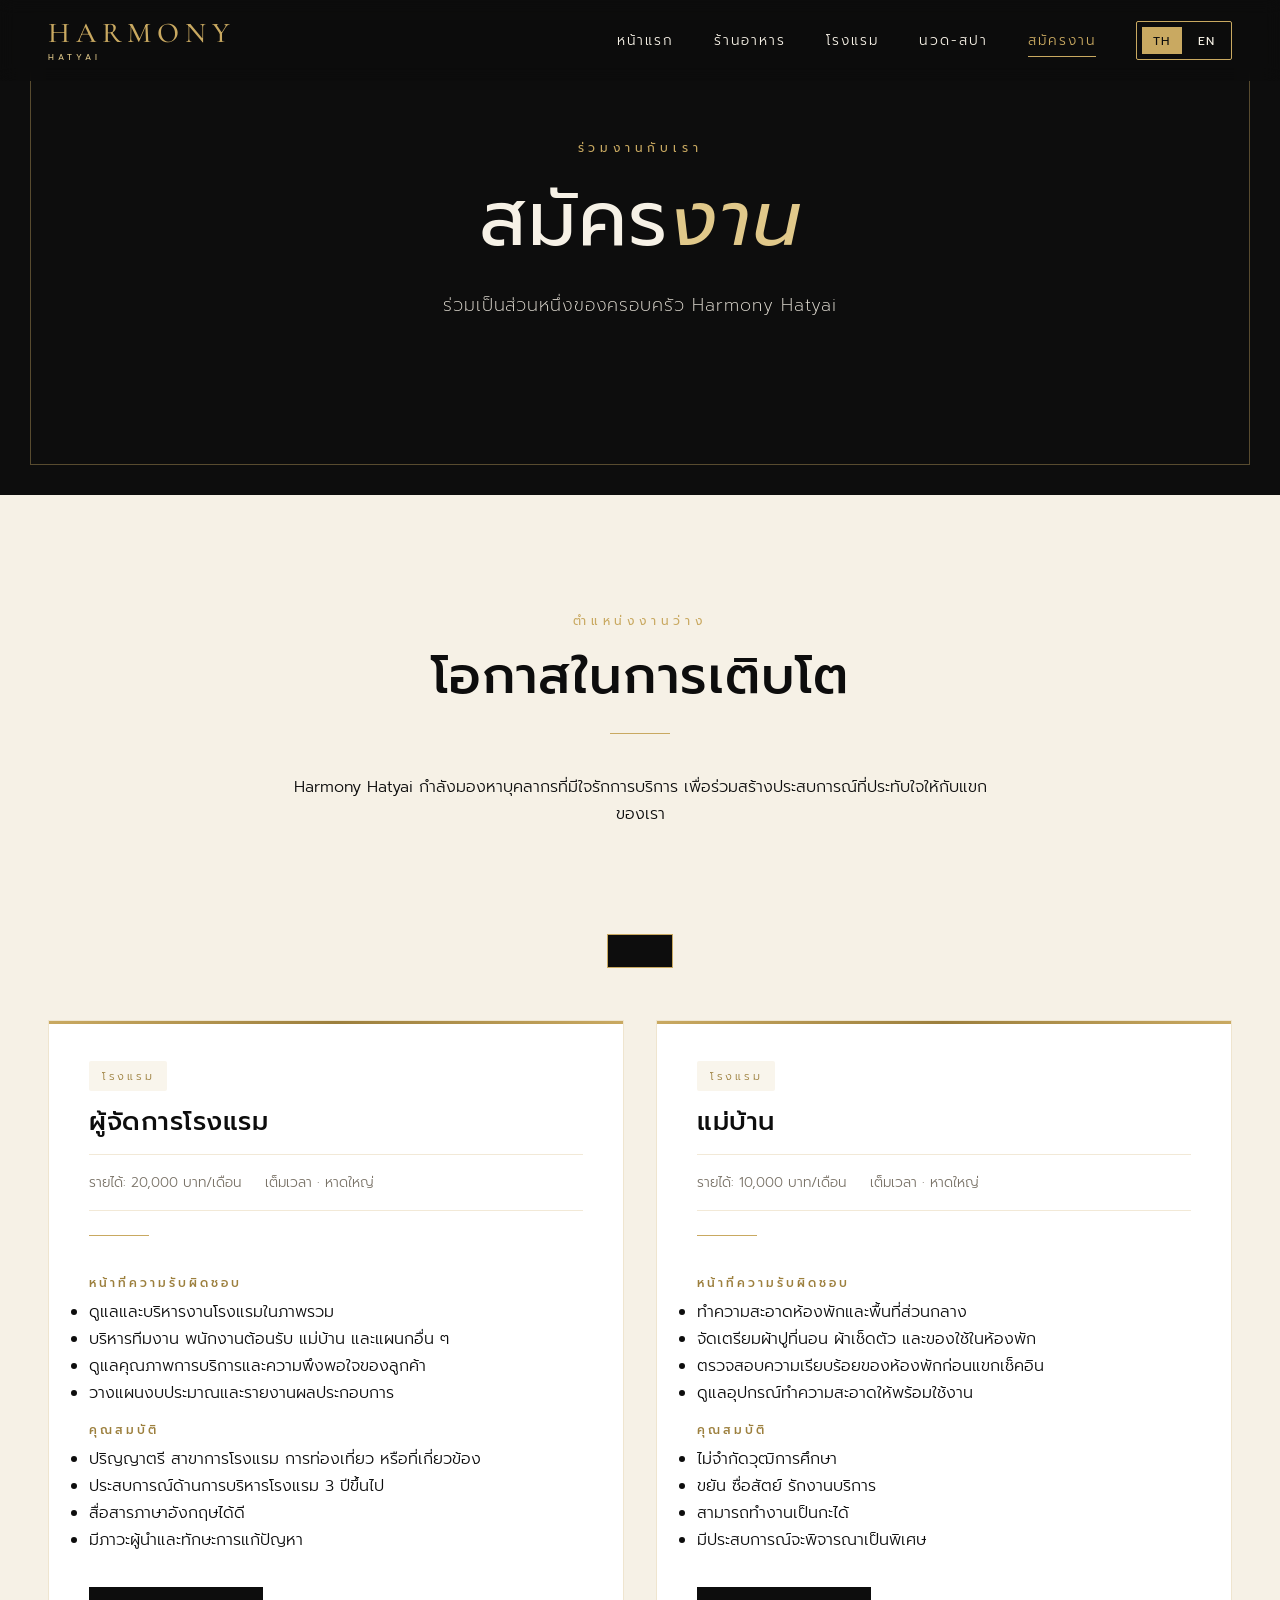
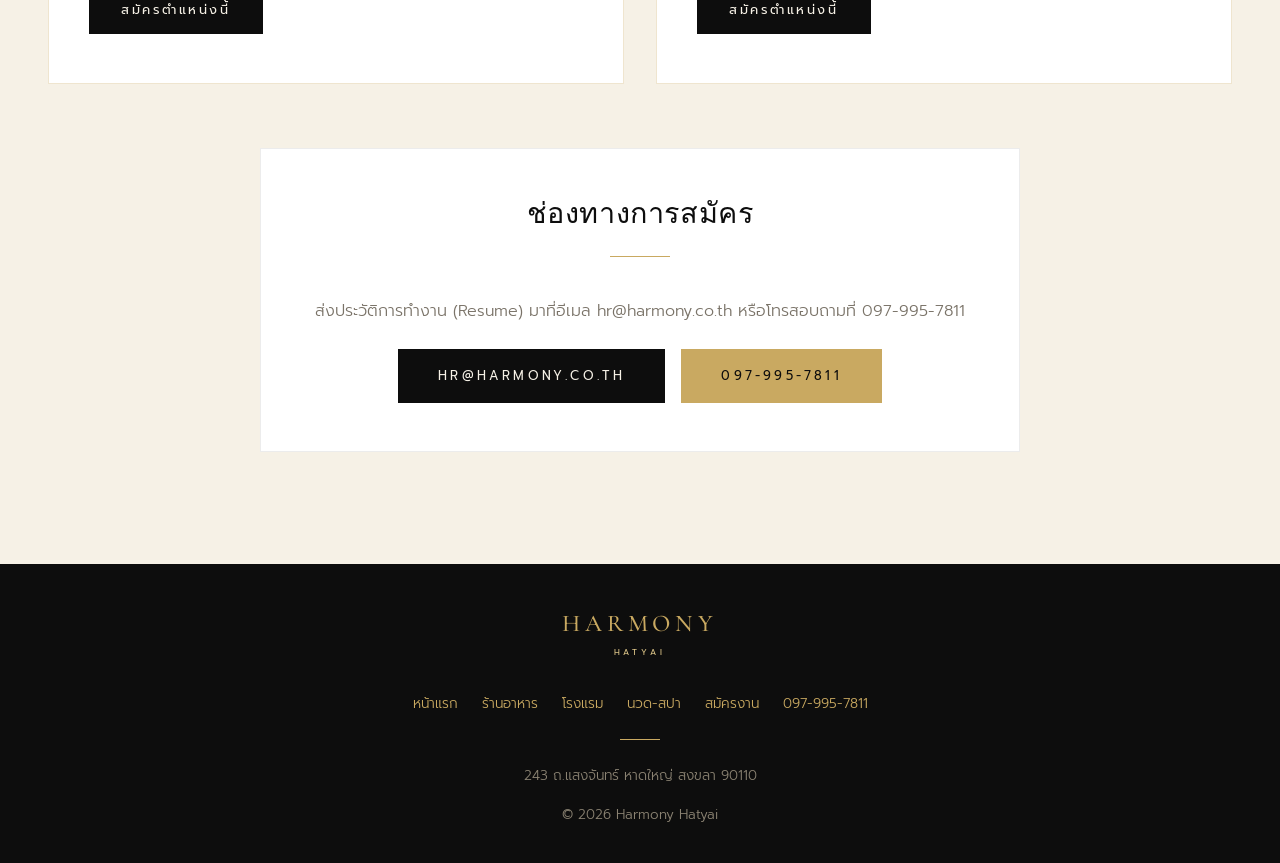
==== commit b0faf9ad: "Tighten careers spacing and reorder navigation" ====
--- a/careers.html
+++ b/careers.html
@@ -17,9 +17,9 @@
   <a href="index.html" class="logo"><span class="logo-word">HARMO<span>NY</span></span><small>HATYAI</small></a>
   <ul class="nav-menu" id="navMenu">
     <li><a href="index.html" data-th="หน้าแรก" data-en="Home">หน้าแรก</a></li>
+    <li><a href="restaurant.html" data-th="ร้านอาหาร" data-en="Dining">ร้านอาหาร</a></li>
     <li><a href="hotel.html" data-th="โรงแรม" data-en="Hotel">โรงแรม</a></li>
     <li><a href="massage.html" data-th="นวด-สปา" data-en="Spa">นวด-สปา</a></li>
-    <li><a href="restaurant.html" data-th="ร้านอาหาร" data-en="Dining">ร้านอาหาร</a></li>
     <li><a href="careers.html" class="active" data-th="สมัครงาน" data-en="Careers">สมัครงาน</a></li>
     <li>
       <div class="lang-toggle">
@@ -43,7 +43,7 @@
 </section>
 
 <!-- ===== CAREERS INTRO ===== -->
-<section class="detail-section">
+<section class="detail-section careers-intro">
   <div class="container">
     <div class="center" style="max-width:720px;margin:0 auto;text-align:center;">
       <span class="eyebrow" data-th="ตำแหน่งงานว่าง" data-en="Open Positions">ตำแหน่งงานว่าง</span>
@@ -151,9 +151,9 @@
   <a href="index.html" class="logo"><span class="logo-word">HARMO<span style="color:var(--gold)">NY</span></span><small>HATYAI</small></a>
   <div class="footer-quick">
     <a href="index.html" data-th="หน้าแรก" data-en="Home">หน้าแรก</a>
+    <a href="restaurant.html" data-th="ร้านอาหาร" data-en="Dining">ร้านอาหาร</a>
     <a href="hotel.html" data-th="โรงแรม" data-en="Hotel">โรงแรม</a>
     <a href="massage.html" data-th="นวด-สปา" data-en="Spa">นวด-สปา</a>
-    <a href="restaurant.html" data-th="ร้านอาหาร" data-en="Dining">ร้านอาหาร</a>
     <a href="careers.html" data-th="สมัครงาน" data-en="Careers">สมัครงาน</a>
     <a href="tel:+66979957811">097-995-7811</a>
   </div>
--- a/styles.css
+++ b/styles.css
@@ -434,6 +434,7 @@
 }
 
 /* Careers / Jobs */
+.careers-intro{padding-bottom:2rem}
 .careers{background:var(--cream);padding:7rem 3rem}
 .careers-grid{
   display:grid;grid-template-columns:1fr 1fr;gap:2rem;margin-top:3rem;
@@ -595,6 +596,7 @@
   .menu-preview{padding:1.5rem}
   .menu-preview-grid{grid-template-columns:1fr}
   .set-badge{font-size:1.6rem;padding:1rem 1.5rem 1.5rem 2.5rem}
+  .careers-intro{padding-bottom:1rem}
   .careers{padding:4rem 1.5rem}
   .careers-grid{grid-template-columns:1fr;gap:1.5rem}
   .job-card{padding:1.8rem}
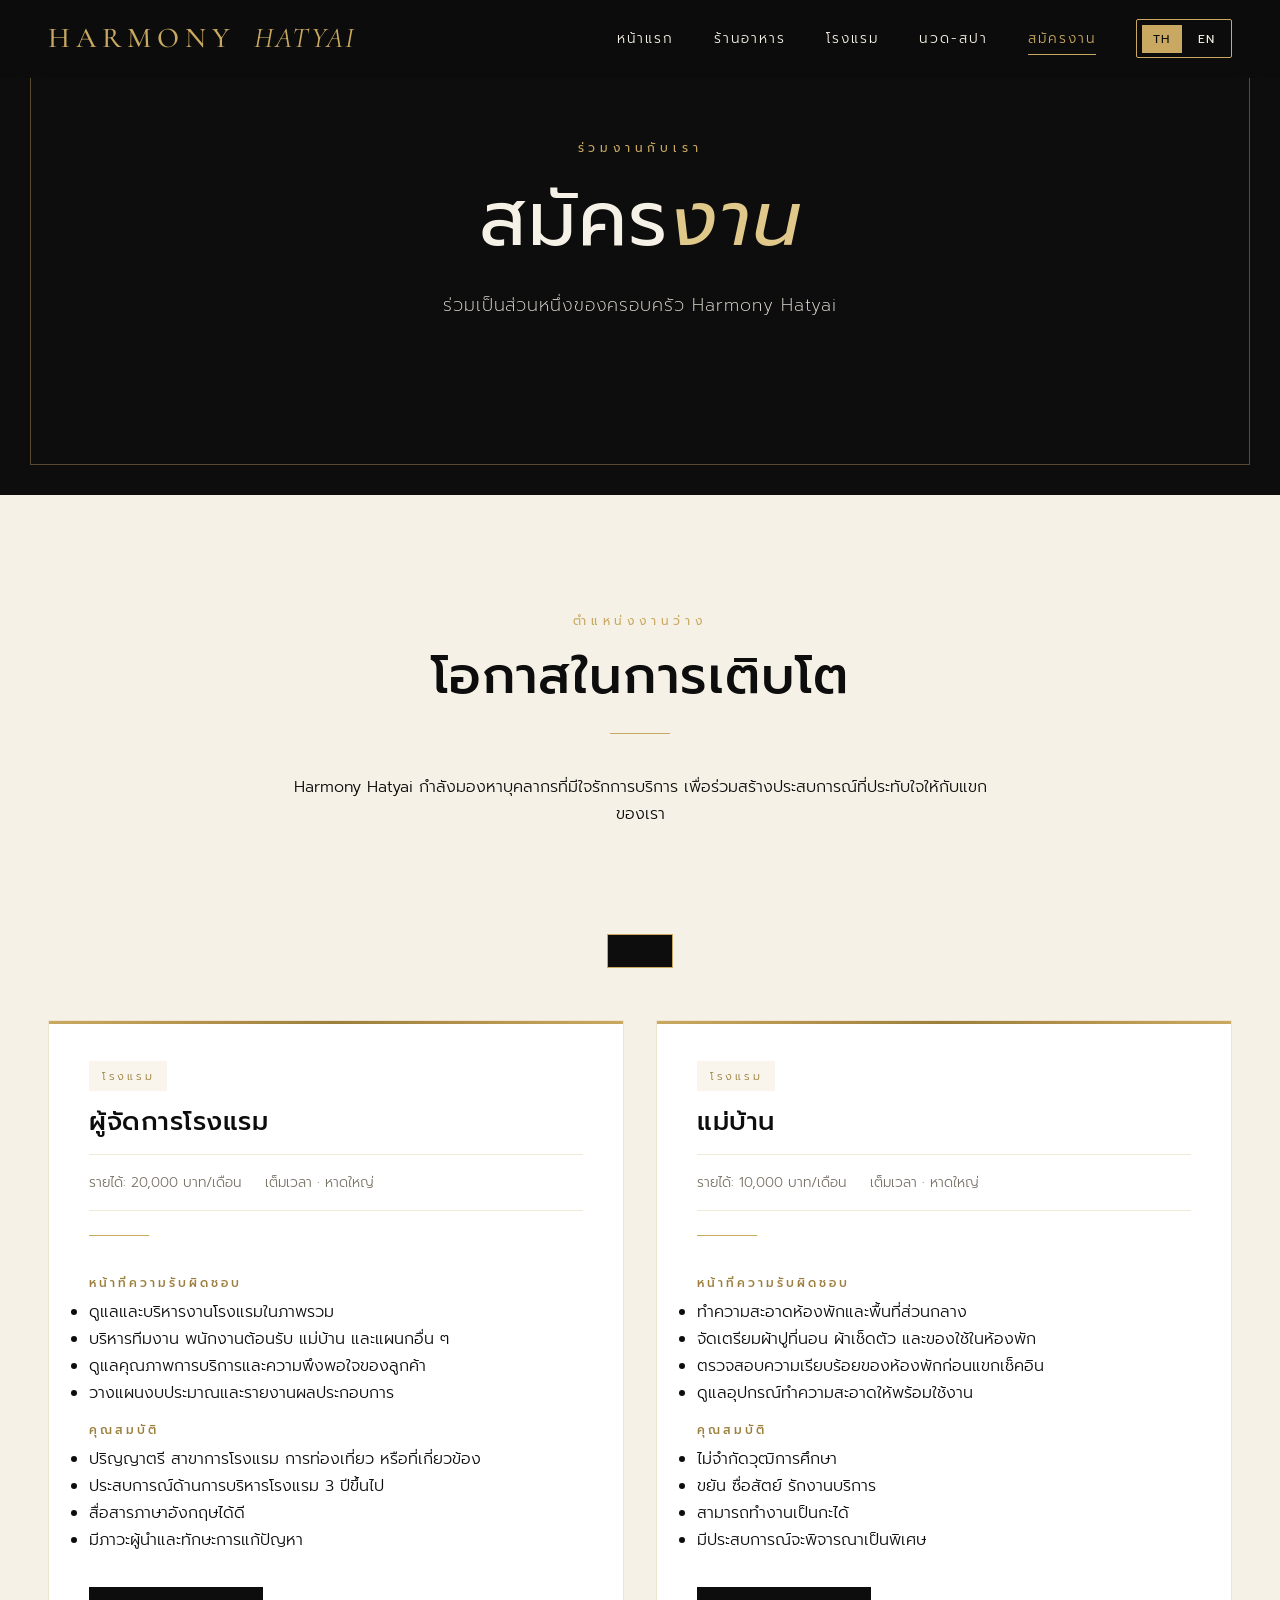
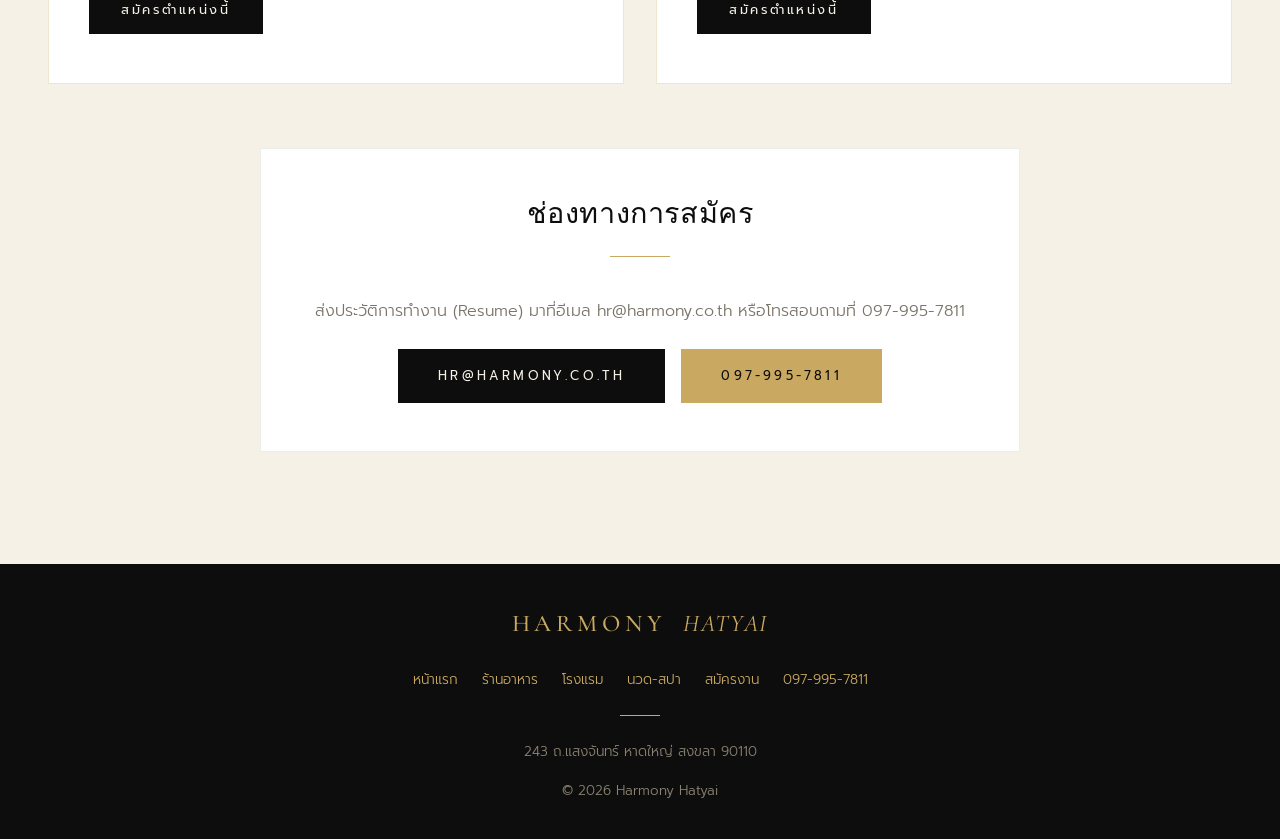
==== commit c5423f61: "Refine Harmony Hatyai logo styling" ====
--- a/careers.html
+++ b/careers.html
@@ -14,7 +14,7 @@
 <body>
 
 <nav class="nav" id="nav">
-  <a href="index.html" class="logo"><span class="logo-word">HARMO<span>NY</span></span><small>HATYAI</small></a>
+  <a href="index.html" class="logo"><span class="logo-word">HARMONY <span class="logo-city">HATYAI</span></span></a>
   <ul class="nav-menu" id="navMenu">
     <li><a href="index.html" data-th="หน้าแรก" data-en="Home">หน้าแรก</a></li>
     <li><a href="restaurant.html" data-th="ร้านอาหาร" data-en="Dining">ร้านอาหาร</a></li>
@@ -148,7 +148,7 @@
 
 <!-- ===== FOOTER ===== -->
 <footer>
-  <a href="index.html" class="logo"><span class="logo-word">HARMO<span style="color:var(--gold)">NY</span></span><small>HATYAI</small></a>
+  <a href="index.html" class="logo"><span class="logo-word">HARMONY <span class="logo-city">HATYAI</span></span></a>
   <div class="footer-quick">
     <a href="index.html" data-th="หน้าแรก" data-en="Home">หน้าแรก</a>
     <a href="restaurant.html" data-th="ร้านอาหาร" data-en="Dining">ร้านอาหาร</a>
--- a/styles.css
+++ b/styles.css
@@ -72,24 +72,24 @@
   font-weight:500;
   color:var(--cream);
   text-decoration:none;
-  display:inline-flex;
-  flex-direction:column;
-  align-items:flex-start;
+  display:inline-block;
   line-height:1;
   white-space:nowrap;
 }
 .logo-word{
   letter-spacing:.2em;
-  display:block;
+  display:inline-block;
 }
 .logo span{color:var(--gold)}
-.logo small{
-  margin-top:.35rem;
-  font-family:var(--sans);
-  font-size:.52rem;
+.logo-city{
+  color:var(--gold-light);
+  margin-left:.2em;
+  font-family:var(--serif);
+  font-size:1em;
   font-weight:400;
-  letter-spacing:.48em;
-  color:var(--gold-light);
+  font-style:italic;
+  letter-spacing:.08em;
+  vertical-align:baseline;
 }
 .nav-menu{
   display:flex;gap:2.5rem;list-style:none;align-items:center;
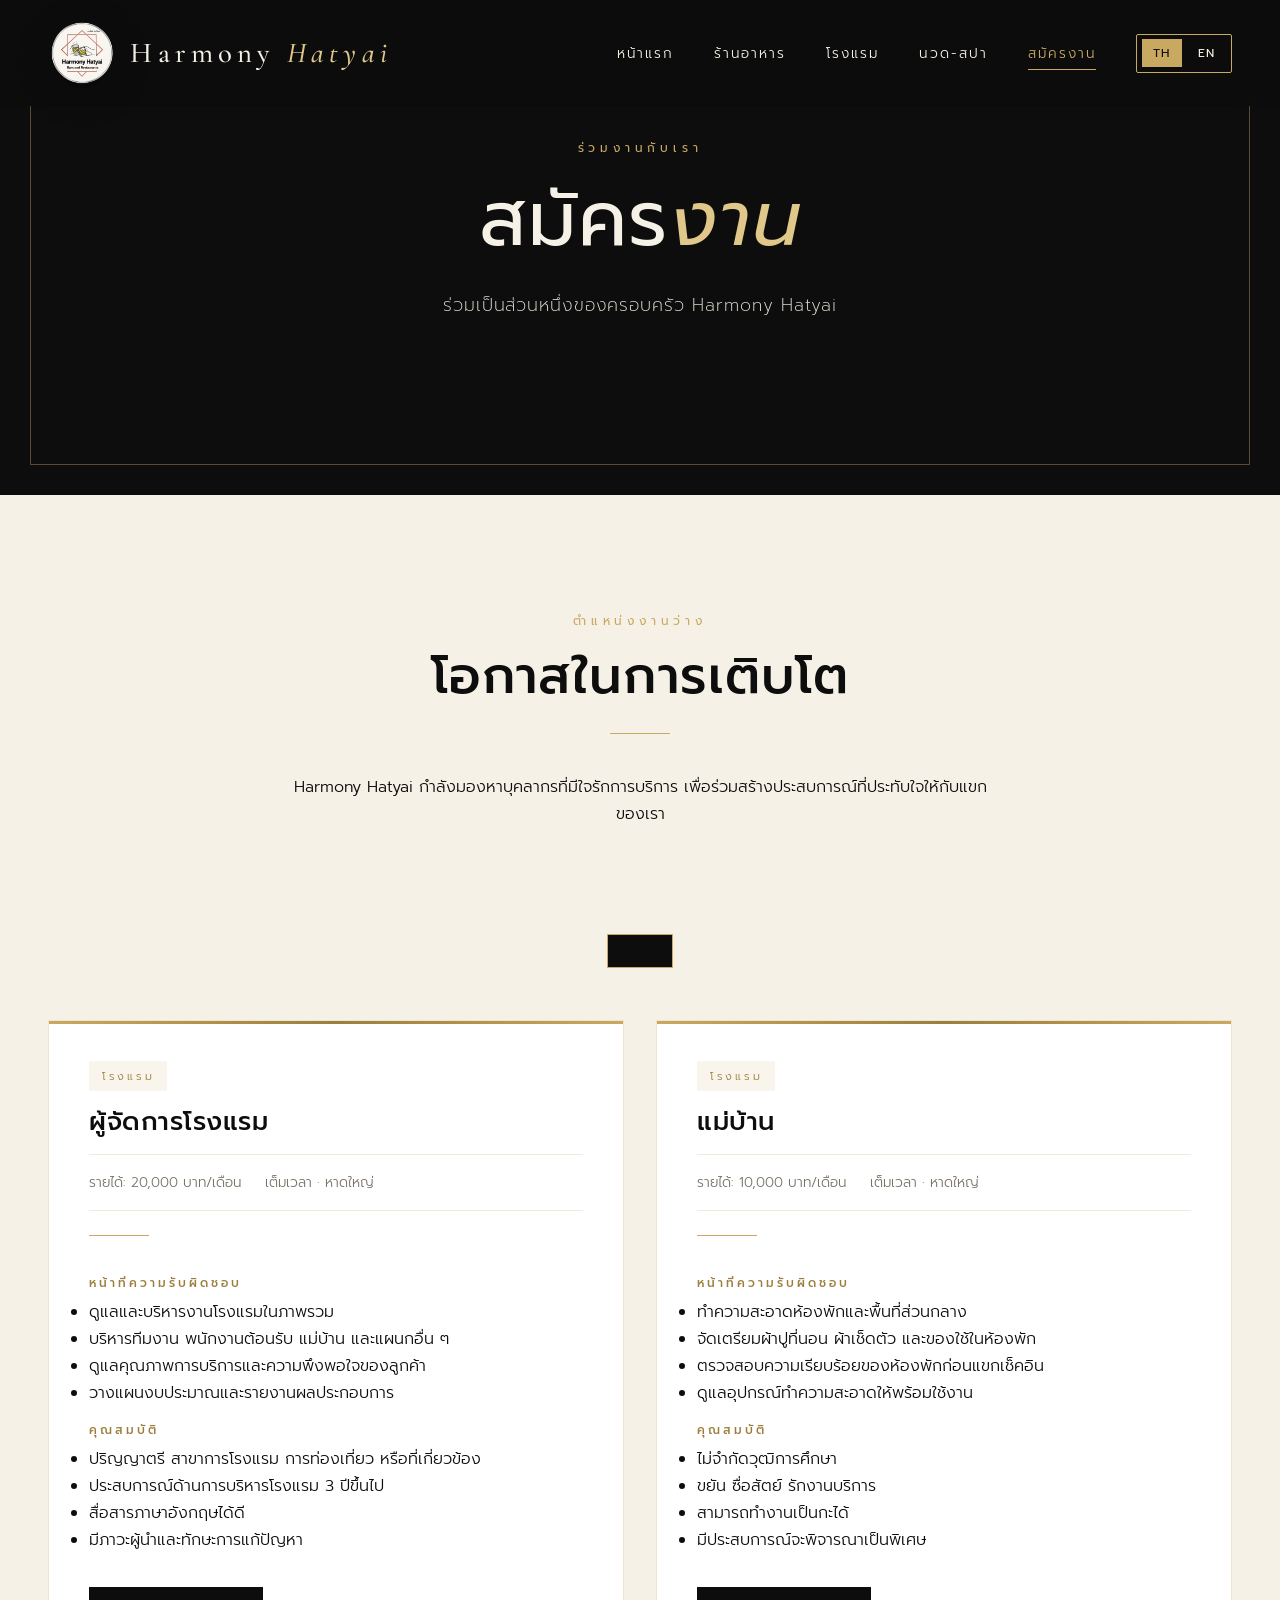
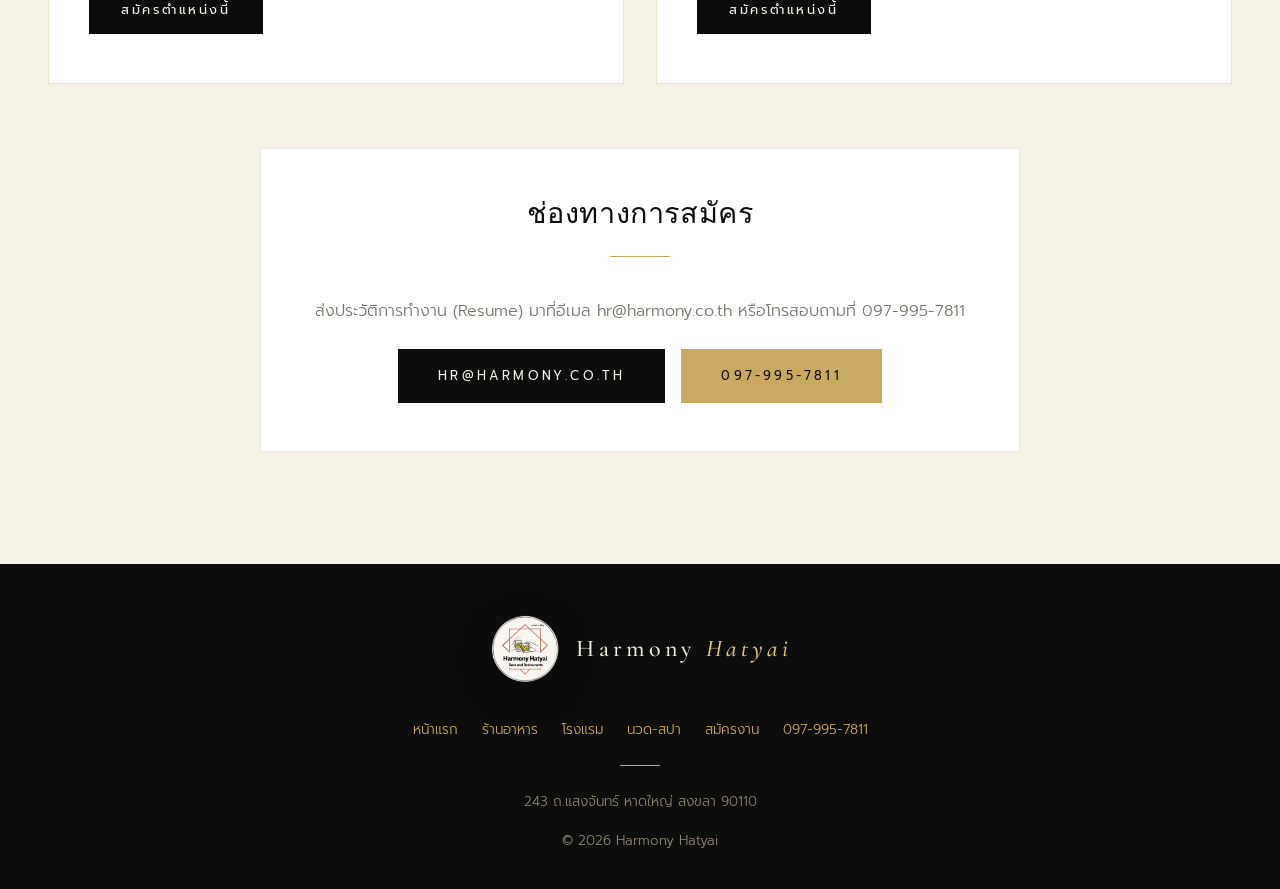
==== commit ba54d7e1: "add logo" ====
--- a/careers.html
+++ b/careers.html
@@ -14,7 +14,7 @@
 <body>
 
 <nav class="nav" id="nav">
-  <a href="index.html" class="logo"><span class="logo-word">HARMONY <span class="logo-city">HATYAI</span></span></a>
+  <a href="index.html" class="logo"><img src="photos/restaurant/logo/Logo_clean1.png" alt="Harmony Hatyai logo" class="logo-mark"><span class="logo-text"><span class="logo-word">Harmony <span class="logo-city">Hatyai</span></span></span></a>
   <ul class="nav-menu" id="navMenu">
     <li><a href="index.html" data-th="หน้าแรก" data-en="Home">หน้าแรก</a></li>
     <li><a href="restaurant.html" data-th="ร้านอาหาร" data-en="Dining">ร้านอาหาร</a></li>
@@ -148,7 +148,7 @@
 
 <!-- ===== FOOTER ===== -->
 <footer>
-  <a href="index.html" class="logo"><span class="logo-word">HARMONY <span class="logo-city">HATYAI</span></span></a>
+  <a href="index.html" class="logo"><img src="photos/restaurant/logo/Logo_clean1.png" alt="Harmony Hatyai logo" class="logo-mark"><span class="logo-text"><span class="logo-word">Harmony <span class="logo-city">Hatyai</span></span></span></a>
   <div class="footer-quick">
     <a href="index.html" data-th="หน้าแรก" data-en="Home">หน้าแรก</a>
     <a href="restaurant.html" data-th="ร้านอาหาร" data-en="Dining">ร้านอาหาร</a>
--- a/styles.css
+++ b/styles.css
@@ -67,29 +67,36 @@
   backdrop-filter:blur(12px);
 }
 .logo{
+  text-decoration:none;
+  display:inline-flex;
+  align-items:center;
+  gap:.9rem;
+  min-width:0;
+}
+.logo-mark{
+  width:68px;
+  height:68px;
+  object-fit:contain;
+  object-position:center;
+  filter:drop-shadow(0 10px 18px rgba(0,0,0,.2));
+  flex:0 0 auto;
+}
+.logo-text{
+  display:flex;
+  flex-direction:column;
+  line-height:.92;
+  white-space:nowrap;
+}
+.logo-word{
   font-family:var(--serif);
   font-size:1.8rem;
   font-weight:500;
+  letter-spacing:.18em;
   color:var(--cream);
-  text-decoration:none;
-  display:inline-block;
-  line-height:1;
-  white-space:nowrap;
-}
-.logo-word{
-  letter-spacing:.2em;
-  display:inline-block;
-}
-.logo span{color:var(--gold)}
+}
 .logo-city{
   color:var(--gold-light);
-  margin-left:.2em;
-  font-family:var(--serif);
-  font-size:1em;
-  font-weight:400;
   font-style:italic;
-  letter-spacing:.08em;
-  vertical-align:baseline;
 }
 .nav-menu{
   display:flex;gap:2.5rem;list-style:none;align-items:center;
@@ -549,7 +556,14 @@
   background:var(--ink);color:#8a8272;text-align:center;
   padding:3rem 2rem 2rem;font-size:.85rem;
 }
-footer .logo{display:inline-block;margin-bottom:1rem;font-size:1.5rem}
+footer .logo{display:inline-flex;margin-bottom:1rem}
+footer .logo-mark{
+  width:74px;
+  height:74px;
+}
+footer .logo-word{
+  font-size:1.5rem;
+}
 footer p{margin:.3rem 0}
 .footer-line{
   width:40px;height:1px;background:var(--gold);margin:1.5rem auto;
@@ -579,6 +593,17 @@
 @media (max-width: 900px){
   .nav{padding:1rem 1.5rem}
   .nav.scrolled{padding:.7rem 1.5rem}
+  .logo-mark{
+    width:54px;
+    height:54px;
+  }
+  .logo{
+    gap:.65rem;
+  }
+  .logo-word{
+    font-size:1.35rem;
+    letter-spacing:.12em;
+  }
   .nav-menu{
     position:fixed;top:0;right:-100%;width:70%;height:100vh;
     background:var(--ink);flex-direction:column;padding:5rem 2rem;
@@ -606,4 +631,11 @@
   .form-row{grid-template-columns:1fr}
   .about-stats{gap:1.5rem;flex-wrap:wrap}
   .hero-badges{gap:1.5rem}
-}
+  footer .logo-mark{
+    width:62px;
+    height:62px;
+  }
+  footer .logo-word{
+    font-size:1.2rem;
+  }
+}
